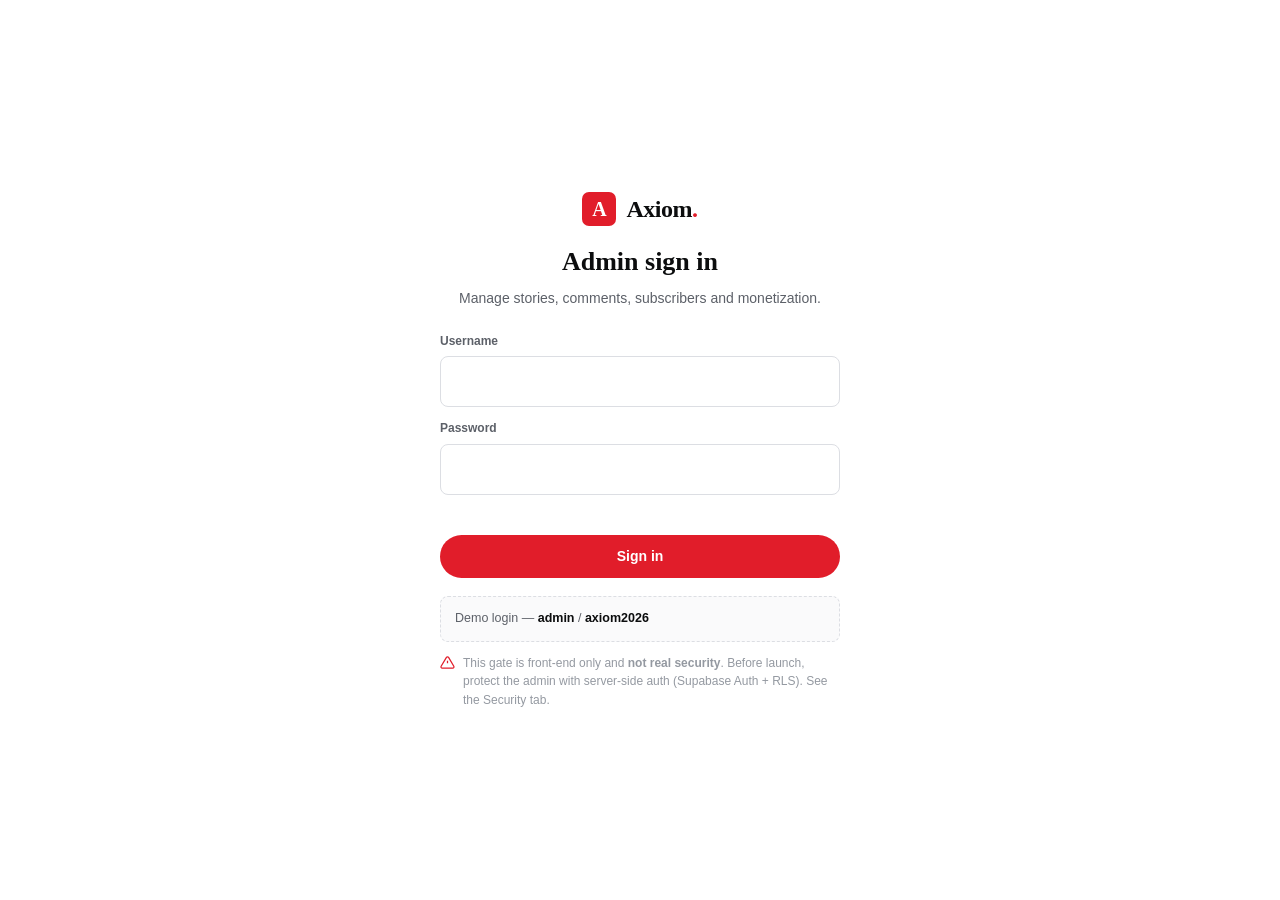
==== admin.html @ 20c8a31b "Initial commit: Axiom news portal Minimalist, content-driven static news site (HTML/CSS/vanilla JS):" ====
<!DOCTYPE html>
<html lang="en">
<head>
<meta charset="utf-8">
<meta name="viewport" content="width=device-width, initial-scale=1">
<title>Axiom — Admin</title>
<meta name="robots" content="noindex, nofollow">
<meta http-equiv="Content-Security-Policy" content="default-src 'self'; base-uri 'self'; object-src 'none'; img-src 'self' data: blob:; style-src 'self' 'unsafe-inline' https://fonts.googleapis.com; font-src 'self' https://fonts.gstatic.com; script-src 'self'; connect-src 'self'; frame-ancestors 'none'; form-action 'self'">
<meta name="theme-color" content="#E11D2A">
<link rel="icon" href="data:image/svg+xml,%3Csvg xmlns='http://www.w3.org/2000/svg' viewBox='0 0 32 32'%3E%3Crect width='32' height='32' rx='8' fill='%23E11D2A'/%3E%3Ctext x='16' y='23' font-family='Georgia,serif' font-size='20' font-weight='700' fill='white' text-anchor='middle'%3EA%3C/text%3E%3C/svg%3E">
<link rel="preconnect" href="https://fonts.googleapis.com">
<link rel="preconnect" href="https://fonts.gstatic.com" crossorigin>
<link href="https://fonts.googleapis.com/css2?family=Fraunces:opsz,wght@9..144,400..700&family=Inter:wght@400;500;600;700;800&family=Source+Serif+4:opsz,wght@8..60,400..600&display=swap" rel="stylesheet">
<link rel="stylesheet" href="assets/css/styles.css">
<link rel="stylesheet" href="assets/css/admin.css">
</head>
<body class="admin-body">

<!-- ============ LOGIN GATE (demo, client-side only) ============ -->
<div id="login" class="login" style="display:none">
  <div class="login__card">
    <div class="login__brand"><span class="brand__mark">A</span><span class="brand__name">Axiom<b>.</b></span></div>
    <h1>Admin sign in</h1>
    <p>Manage stories, comments, subscribers and monetization.</p>
    <form id="login-form" autocomplete="off">
      <div class="field-l"><label for="lg-user">Username</label><input id="lg-user" type="text" autocomplete="username" required></div>
      <div class="field-l"><label for="lg-pass">Password</label><input id="lg-pass" type="password" autocomplete="current-password" required></div>
      <div id="lg-err" class="login__err" role="alert"></div>
      <button class="btn btn--primary btn--block" type="submit">Sign in</button>
    </form>
    <div class="login__demo">Demo login — <b>admin</b> / <b>axiom2026</b></div>
    <div class="login__warn">
      <svg width="15" height="15" viewBox="0 0 24 24" fill="none" stroke="currentColor" stroke-width="2"><path d="M12 9v4m0 4h.01M10.3 3.9 1.8 18a2 2 0 0 0 1.7 3h16.9a2 2 0 0 0 1.7-3L13.7 3.9a2 2 0 0 0-3.4 0z"/></svg>
      <span>This gate is front-end only and <b>not real security</b>. Before launch, protect the admin with server-side auth (Supabase Auth + RLS). See the Security tab.</span>
    </div>
  </div>
</div>

<!-- ============ APP ============ -->
<div id="app" class="admin" style="display:none">
  <!-- SIDEBAR -->
  <aside class="sidebar">
    <div class="sidebar__brand"><span class="brand__mark">A</span><span class="brand__name" style="font-size:20px">Axiom<b>.</b></span><span class="tag" style="margin-left:auto">ADMIN</span></div>
    <nav class="side-nav">
      <a href="#dashboard" data-view="dashboard"><svg viewBox="0 0 24 24" fill="none" stroke="currentColor" stroke-width="2"><rect x="3" y="3" width="7" height="9"/><rect x="14" y="3" width="7" height="5"/><rect x="14" y="12" width="7" height="9"/><rect x="3" y="16" width="7" height="5"/></svg> Dashboard</a>

      <div class="grp">Content</div>
      <a href="#articles" data-view="articles"><svg viewBox="0 0 24 24" fill="none" stroke="currentColor" stroke-width="2"><path d="M4 4h16v16H4z"/><line x1="8" y1="9" x2="16" y2="9"/><line x1="8" y1="13" x2="16" y2="13"/><line x1="8" y1="17" x2="12" y2="17"/></svg> Articles <span class="badge" data-badge="articles">0</span></a>
      <a href="#categories" data-view="categories"><svg viewBox="0 0 24 24" fill="none" stroke="currentColor" stroke-width="2"><line x1="8" y1="6" x2="21" y2="6"/><line x1="8" y1="12" x2="21" y2="12"/><line x1="8" y1="18" x2="21" y2="18"/><circle cx="3.5" cy="6" r="1.5"/><circle cx="3.5" cy="12" r="1.5"/><circle cx="3.5" cy="18" r="1.5"/></svg> Categories</a>
      <a href="#comments" data-view="comments"><svg viewBox="0 0 24 24" fill="none" stroke="currentColor" stroke-width="2"><path d="M21 15a2 2 0 0 1-2 2H7l-4 4V5a2 2 0 0 1 2-2h14a2 2 0 0 1 2 2z"/></svg> Comments <span class="badge" data-badge="comments">0</span></a>
      <a href="#media" data-view="media"><svg viewBox="0 0 24 24" fill="none" stroke="currentColor" stroke-width="2"><rect x="3" y="3" width="18" height="18" rx="2"/><circle cx="8.5" cy="8.5" r="1.5"/><path d="M21 15l-5-5L5 21"/></svg> Media</a>

      <div class="grp">Audience &amp; Growth</div>
      <a href="#subscribers" data-view="subscribers"><svg viewBox="0 0 24 24" fill="none" stroke="currentColor" stroke-width="2"><path d="M17 21v-2a4 4 0 0 0-4-4H5a4 4 0 0 0-4 4v2"/><circle cx="9" cy="7" r="4"/><path d="M23 21v-2a4 4 0 0 0-3-3.9"/></svg> Subscribers</a>
      <a href="#ads" data-view="ads"><svg viewBox="0 0 24 24" fill="none" stroke="currentColor" stroke-width="2"><path d="M12 1v22M17 5H9.5a3.5 3.5 0 0 0 0 7h5a3.5 3.5 0 0 1 0 7H6"/></svg> Ads &amp; revenue</a>

      <div class="grp">System</div>
      <a href="#security" data-view="security"><svg viewBox="0 0 24 24" fill="none" stroke="currentColor" stroke-width="2"><path d="M12 22s8-4 8-10V5l-8-3-8 3v7c0 6 8 10 8 10z"/></svg> Security</a>
      <a href="#settings" data-view="settings"><svg viewBox="0 0 24 24" fill="none" stroke="currentColor" stroke-width="2"><circle cx="12" cy="12" r="3"/><path d="M19.4 15a1.6 1.6 0 0 0 .3 1.8l.1.1a2 2 0 1 1-2.8 2.8l-.1-.1a1.6 1.6 0 0 0-2.7 1.1V21a2 2 0 1 1-4 0v-.1A1.6 1.6 0 0 0 7 19.3l-.1.1a2 2 0 1 1-2.8-2.8l.1-.1A1.6 1.6 0 0 0 5 13.6H5a2 2 0 1 1 0-4h.1A1.6 1.6 0 0 0 6.7 7l-.1-.1a2 2 0 1 1 2.8-2.8l.1.1a1.6 1.6 0 0 0 2.7-1.1V3a2 2 0 1 1 4 0v.1A1.6 1.6 0 0 0 19 4.7l.1-.1a2 2 0 1 1 2.8 2.8l-.1.1a1.6 1.6 0 0 0 .3 1.8z"/></svg> Settings</a>
    </nav>
    <div class="sidebar__foot">
      <div class="admin-user"><span class="avatar">AK</span><div><div class="nm">Alex Kerr</div><div class="rl">Editor-in-chief</div></div></div>
      <button class="btn btn--ghost btn--block btn--sm" id="logout" style="margin-top:6px">Sign out</button>
    </div>
  </aside>

  <!-- MAIN -->
  <div class="admin-main">
    <header class="topbar">
      <button class="icon-btn side-toggle" id="side-toggle" aria-label="Menu"><svg width="22" height="22" viewBox="0 0 24 24" fill="none" stroke="currentColor" stroke-width="2.2" stroke-linecap="round"><line x1="3" y1="7" x2="21" y2="7"/><line x1="3" y1="12" x2="21" y2="12"/><line x1="3" y1="17" x2="21" y2="17"/></svg></button>
      <h1 id="page-title">Dashboard</h1>
      <div class="spacer"></div>
      <div class="search-mini"><svg width="16" height="16" viewBox="0 0 24 24" fill="none" stroke="currentColor" stroke-width="2.2" stroke-linecap="round"><circle cx="11" cy="11" r="7"/><line x1="21" y1="21" x2="16.5" y2="16.5"/></svg><input type="search" placeholder="Quick search…" aria-label="Search"></div>
      <a class="btn btn--ghost btn--sm" href="index.html" target="_blank" rel="noopener">View site ↗</a>
      <button class="icon-btn theme-toggle" id="admin-theme" aria-label="Toggle theme">
        <svg class="moon" width="20" height="20" viewBox="0 0 24 24" fill="none" stroke="currentColor" stroke-width="2"><path d="M21 12.8A9 9 0 1 1 11.2 3a7 7 0 0 0 9.8 9.8z"/></svg>
        <svg class="sun" width="20" height="20" viewBox="0 0 24 24" fill="none" stroke="currentColor" stroke-width="2"><circle cx="12" cy="12" r="4.5"/><line x1="12" y1="2" x2="12" y2="5"/><line x1="12" y1="19" x2="12" y2="22"/><line x1="2" y1="12" x2="5" y2="12"/><line x1="19" y1="12" x2="22" y2="12"/></svg>
      </button>
    </header>
    <main id="view-host"></main>
  </div>
</div>

<script src="assets/js/data.js" defer></script>
<script src="assets/js/admin.js" defer></script>
</body>
</html>
---- assets/css/styles.css ----
/* =====================================================================
   AXIOM — Minimal editorial news system
   Restraint-first: whitespace, hairlines, strong type, one accent.
   Accent: Signal Red (#E11D2A). Light + dark.
   Class API is stable — markup keeps working.
   ===================================================================== */

/* ---------- 1. TOKENS ---------- */
:root {
  --accent: #E11D2A;
  --accent-press: #B8141F;
  --accent-tint: #FBECEC;
  --accent-ink: #ffffff;

  --ink: #0C0D0E;
  --text: #20232A;
  --text-2: #5C6068;
  --text-3: #9499A1;

  --bg: #FFFFFF;
  --surface: #FAFAFB;
  --surface-2: #F1F2F4;
  --header-bg: rgba(255, 255, 255, .85);

  --border: #ECEDF0;
  --border-strong: #DCDEE3;

  --ad-bg: #FAFAFB;
  --ad-border: #E6E7EB;
  --ad-label: #B4B8BF;
  --positive: #117A45;
  --negative: #C71F2D;

  --shadow-sm: 0 1px 2px rgba(12, 13, 14, .04);
  --shadow-pop: 0 12px 40px rgba(12, 13, 14, .12);

  --r-xs: 4px; --r-sm: 8px; --r: 10px; --r-lg: 14px; --r-pill: 999px;

  --font-display: "Fraunces", Georgia, "Times New Roman", serif;
  --font-ui: "Inter", -apple-system, BlinkMacSystemFont, "Segoe UI", Roboto, sans-serif;
  --font-read: "Source Serif 4", Georgia, serif;

  --s1: 4px; --s2: 8px; --s3: 12px; --s4: 16px; --s5: 24px;
  --s6: 36px; --s7: 56px; --s8: 80px; --s9: 112px;

  --container: 1200px;
  --gutter: 24px;
  --header-h: 66px;

  --ease: cubic-bezier(.22, .61, .36, 1);
  --fast: .15s;
  --med: .25s;
  color-scheme: light;
}
[data-theme="dark"] {
  --accent: #FF4D58;
  --accent-press: #FF6E76;
  --accent-tint: #2A1517;
  --accent-ink: #0C0D0E;

  --ink: #F5F6F8;
  --text: #E5E7EB;
  --text-2: #A2A7B0;
  --text-3: #6E747D;

  --bg: #000000;
  --surface: #0A0A0B;
  --surface-2: #141416;
  --header-bg: rgba(0, 0, 0, .82);

  --border: #1C1C1F;
  --border-strong: #2A2A2E;

  --ad-bg: #0A0A0B;
  --ad-border: #24262C;
  --ad-label: #565C65;
  --positive: #3FCB82;
  --negative: #FF5B66;

  --shadow-sm: 0 1px 2px rgba(0, 0, 0, .4);
  --shadow-pop: 0 16px 50px rgba(0, 0, 0, .6);
  color-scheme: dark;
}

/* ---------- 2. RESET ---------- */
*, *::before, *::after { box-sizing: border-box; margin: 0; padding: 0; }
html { -webkit-text-size-adjust: 100%; scroll-behavior: smooth; }
@media (prefers-reduced-motion: reduce) {
  html { scroll-behavior: auto; }
  *, *::before, *::after { animation: none !important; transition-duration: .001ms !important; }
}
body {
  font-family: var(--font-ui);
  background: var(--bg);
  color: var(--text);
  line-height: 1.55;
  -webkit-font-smoothing: antialiased;
  text-rendering: optimizeLegibility;
  transition: background var(--med) var(--ease), color var(--med) var(--ease);
  overflow-x: hidden;
}
img, svg, video { display: block; max-width: 100%; }
a { color: inherit; text-decoration: none; }
button { font: inherit; cursor: pointer; border: none; background: none; color: inherit; }
input { font: inherit; }
ul { list-style: none; }
:focus-visible { outline: 2px solid var(--accent); outline-offset: 2px; border-radius: 2px; }
::selection { background: var(--accent); color: #fff; }

.skip-link { position: absolute; left: -999px; top: 8px; z-index: 200; background: var(--ink); color: var(--bg); padding: 10px 16px; border-radius: var(--r-sm); }
.skip-link:focus { left: 8px; }

/* ---------- 3. LAYOUT ---------- */
.container { max-width: var(--container); margin-inline: auto; padding-inline: var(--gutter); }
.section { padding-block: var(--s7); }
.section--tight { padding-block: var(--s6); }
.muted { color: var(--text-2); }
.divider { height: 1px; background: var(--border); border: none; margin-block: var(--s5); }

/* ---------- 4. TYPOGRAPHY ---------- */
.kicker { font-family: var(--font-ui); font-size: 11px; font-weight: 700; letter-spacing: .16em; text-transform: uppercase; color: var(--accent); }
.headline, .serif { font-family: var(--font-display); }

.section-head { display: flex; align-items: baseline; justify-content: space-between; gap: var(--s4); margin-bottom: var(--s5); padding-bottom: var(--s3); border-bottom: 1px solid var(--border-strong); }
.section-head h2 { font-family: var(--font-display); font-weight: 600; font-size: clamp(19px, 2.2vw, 25px); letter-spacing: -.01em; color: var(--ink); display: flex; align-items: center; gap: 9px; }
.section-head h2::before { content: ""; width: 4px; height: 18px; border-radius: 2px; background: var(--accent); display: inline-block; }
.section-head a.more { font-family: var(--font-ui); font-size: 13px; font-weight: 600; color: var(--text-2); display: inline-flex; align-items: center; gap: 5px; white-space: nowrap; transition: color var(--fast) var(--ease), gap var(--fast) var(--ease); }
.section-head a.more:hover { color: var(--accent); gap: 9px; }

/* ---------- 5. BUTTONS / PILLS ---------- */
.btn { display: inline-flex; align-items: center; gap: 8px; justify-content: center; font-family: var(--font-ui); font-weight: 600; font-size: 14px; padding: 10px 18px; border-radius: var(--r-pill); border: 1px solid transparent; transition: background var(--fast) var(--ease), color var(--fast), border-color var(--fast), transform var(--fast); }
.btn:active { transform: translateY(1px); }
.btn--primary { background: var(--accent); color: var(--accent-ink); }
.btn--primary:hover { background: var(--accent-press); }
.btn--ghost { border-color: var(--border-strong); color: var(--text); background: transparent; }
.btn--ghost:hover { border-color: var(--ink); color: var(--ink); }
.btn--sm { padding: 7px 14px; font-size: 13px; }
.btn--block { width: 100%; }

.tag { display: inline-flex; align-items: center; gap: 6px; font-size: 10px; font-weight: 700; letter-spacing: .12em; text-transform: uppercase; padding: 4px 8px; border-radius: var(--r-xs); background: var(--accent); color: var(--accent-ink); }
.tag--soft { background: rgba(255, 255, 255, .92); color: #111; backdrop-filter: blur(4px); }
[data-theme="dark"] .tag--soft { background: rgba(20, 22, 26, .82); color: #fff; }

.chip { font-family: var(--font-ui); font-size: 13px; font-weight: 500; white-space: nowrap; padding: 8px 14px; border-radius: var(--r-pill); border: 1px solid var(--border-strong); background: transparent; color: var(--text-2); transition: all var(--fast) var(--ease); }
.chip:hover { border-color: var(--ink); color: var(--ink); }
.chip--active { background: var(--ink); color: var(--bg); border-color: var(--ink); }

/* ---------- 6. MEDIA PLACEHOLDERS (neutral, theme-aware tints) ---------- */
.media { position: relative; overflow: hidden; background: var(--surface-2); aspect-ratio: 16 / 10; isolation: isolate; }
.media::before { content: ""; position: absolute; inset: 0; background: linear-gradient(135deg, hsl(var(--hue, 220) 14% 92%), hsl(var(--hue, 220) 12% 84%)); transition: transform .5s var(--ease); }
[data-theme="dark"] .media::before { background: linear-gradient(135deg, hsl(var(--hue, 220) 12% 15%), hsl(var(--hue, 220) 10% 10%)); }
a:hover > .media::before, .card:hover .media::before, .hero__lead:hover .media::before { transform: scale(1.03); }

/* muted topic hues */
.g-tech { --hue: 214; } .g-ai { --hue: 270; } .g-biz { --hue: 150; }
.g-world { --hue: 220; } .g-sport { --hue: 26; } .g-ent { --hue: 330; }
.g-health { --hue: 172; } .g-sci { --hue: 224; } .g-pol { --hue: 2; }
.g-life { --hue: 44; } .g-travel { --hue: 194; } .g-game { --hue: 258; }

.media__label { position: absolute; left: 12px; top: 12px; z-index: 2; }
.media__credit { position: absolute; right: 10px; bottom: 8px; z-index: 2; font-size: 9.5px; letter-spacing: .04em; color: var(--text-3); }

/* ---------- 7. HEADER ---------- */
.utility-bar { background: transparent; color: var(--text-3); font-size: 12px; border-bottom: 1px solid var(--border); }
.utility-bar .container { display: flex; align-items: center; justify-content: space-between; height: 34px; }
.utility-bar .u-left { display: flex; align-items: center; gap: 14px; }
.utility-bar time { font-variant-numeric: tabular-nums; }
.utility-bar .u-dot { width: 5px; height: 5px; border-radius: 50%; background: var(--accent); }
.utility-bar a { color: var(--text-3); transition: color var(--fast); }
.utility-bar a:hover { color: var(--accent); }
.utility-bar .u-right { display: flex; align-items: center; gap: 16px; }
.u-social { display: flex; gap: 12px; }
.u-social a { display: grid; place-items: center; }

.site-header { position: sticky; top: 0; z-index: 100; background: var(--header-bg); backdrop-filter: saturate(180%) blur(14px); border-bottom: 1px solid var(--border); transition: border-color var(--med); }
.site-header.is-stuck { border-bottom-color: var(--border-strong); }
.header-main { display: flex; align-items: center; gap: var(--s5); height: var(--header-h); }

.brand { display: flex; align-items: center; gap: 9px; flex: none; }
.brand__mark { width: 28px; height: 28px; border-radius: 7px; background: var(--accent); display: grid; place-items: center; color: #fff; font-family: var(--font-display); font-weight: 600; font-size: 17px; }
.brand__name { font-family: var(--font-display); font-weight: 600; font-size: 24px; letter-spacing: -.02em; color: var(--ink); }
.brand__name b { color: var(--accent); font-weight: 600; }

.primary-nav { display: flex; align-items: stretch; gap: 0; height: 100%; flex: 1; }
.primary-nav > li { display: flex; align-items: center; position: static; }
.nav-link { display: inline-flex; align-items: center; gap: 5px; height: 100%; padding: 0 13px; font-size: 14px; font-weight: 500; color: var(--text); position: relative; transition: color var(--fast); }
.nav-link[data-live]::after { content: ""; width: 6px; height: 6px; border-radius: 50%; background: var(--accent); }
.nav-link:hover { color: var(--accent); }
.has-mega > .nav-link::before { content: ""; position: absolute; left: 13px; right: 13px; bottom: -1px; height: 2px; background: var(--accent); transform: scaleX(0); transform-origin: left; transition: transform var(--fast) var(--ease); }
.has-mega:hover > .nav-link::before, .has-mega:focus-within > .nav-link::before { transform: scaleX(1); }

.header-actions { display: flex; align-items: center; gap: 4px; flex: none; }
.icon-btn { width: 38px; height: 38px; border-radius: 50%; display: grid; place-items: center; color: var(--text); transition: background var(--fast), color var(--fast); }
.icon-btn:hover { background: var(--surface-2); color: var(--accent); }
.theme-toggle .sun { display: none; }
[data-theme="dark"] .theme-toggle .sun { display: block; }
[data-theme="dark"] .theme-toggle .moon { display: none; }

/* Mega menu */
.mega { position: absolute; left: 0; right: 0; top: 100%; background: var(--bg); border-top: 1px solid var(--border); border-bottom: 1px solid var(--border); box-shadow: var(--shadow-pop); opacity: 0; visibility: hidden; transform: translateY(6px); transition: opacity var(--fast) var(--ease), transform var(--fast) var(--ease), visibility var(--fast); }
.has-mega:hover .mega, .has-mega:focus-within .mega { opacity: 1; visibility: visible; transform: translateY(0); }
.mega__grid { display: grid; grid-template-columns: 1fr 1fr 1.6fr; gap: var(--s6); padding-block: var(--s6); }
.mega__col h4 { font-size: 11px; letter-spacing: .14em; text-transform: uppercase; color: var(--text-3); margin-bottom: var(--s3); }
.mega__col a { display: block; padding: 7px 0; font-size: 14px; font-weight: 500; color: var(--text); border-bottom: 1px solid var(--border); transition: color var(--fast), padding-left var(--fast); }
.mega__col a:hover { color: var(--accent); padding-left: 4px; }
.mega__feature { display: grid; grid-template-columns: 1fr 1fr; gap: var(--s4); }
.mega__card .media { aspect-ratio: 16 / 11; border-radius: var(--r-sm); margin-bottom: 10px; }
.mega__card h5 { font-family: var(--font-display); font-size: 15px; font-weight: 600; line-height: 1.2; color: var(--ink); }

/* ---------- 8. BREAKING TICKER ---------- */
.ticker { background: transparent; border-bottom: 1px solid var(--border); display: flex; align-items: stretch; overflow: hidden; }
.ticker__label { flex: none; display: inline-flex; align-items: center; gap: 8px; color: var(--accent); padding: 0 18px 0 0; margin-right: 18px; border-right: 1px solid var(--border); font-size: 11.5px; font-weight: 800; letter-spacing: .1em; text-transform: uppercase; }
.ticker__label .blink { width: 7px; height: 7px; border-radius: 50%; background: var(--accent); animation: blink 1.4s steps(2) infinite; }
@keyframes blink { 50% { opacity: .25; } }
.ticker__viewport { overflow: hidden; flex: 1; position: relative; }
.ticker__track { display: inline-flex; align-items: center; gap: 40px; white-space: nowrap; padding-left: 100%; animation: ticker 40s linear infinite; }
.ticker:hover .ticker__track { animation-play-state: paused; }
.ticker__track a { display: inline-flex; align-items: center; gap: 10px; font-size: 13.5px; font-weight: 500; color: var(--text-2); height: 42px; transition: color var(--fast); }
.ticker__track a:hover { color: var(--accent); }
.ticker__track a::before { content: ""; width: 4px; height: 4px; border-radius: 50%; background: var(--text-3); }
@keyframes ticker { to { transform: translateX(-100%); } }

/* ---------- 9. HERO ---------- */
.hero { padding-top: var(--s6); }
.hero__grid { display: grid; grid-template-columns: 1.8fr 1fr; gap: var(--s6); }
.hero__lead { position: relative; border-radius: var(--r-lg); overflow: hidden; min-height: 500px; display: flex; }
.hero__lead .media { position: absolute; inset: 0; aspect-ratio: auto; }
.hero__lead .media::before { background: linear-gradient(150deg, #2a2e35, #14161a) !important; }
.hero__lead .scrim { position: absolute; inset: 0; z-index: 1; background: linear-gradient(180deg, rgba(8, 9, 12, 0) 30%, rgba(8, 9, 12, .85) 100%); }
.hero__lead .content { position: relative; z-index: 2; margin-top: auto; padding: var(--s6); color: #fff; }
.hero__lead h1 { font-family: var(--font-display); font-weight: 600; font-size: clamp(28px, 3.6vw, 46px); line-height: 1.06; letter-spacing: -.02em; max-width: 17ch; margin-top: var(--s3); color: #fff; }
.hero__lead p { margin-top: var(--s3); font-size: 16px; color: rgba(255, 255, 255, .82); max-width: 52ch; }
.byline { display: flex; align-items: center; gap: 9px; margin-top: var(--s4); font-size: 13px; flex-wrap: wrap; }
.byline .avatar { width: 28px; height: 28px; border-radius: 50%; background: var(--accent); display: grid; place-items: center; color: #fff; font-weight: 700; font-size: 11px; flex: none; }
.byline .sep { width: 3px; height: 3px; border-radius: 50%; background: currentColor; opacity: .5; }
.hero__lead .byline { color: rgba(255, 255, 255, .8); }

.hero__side { display: flex; flex-direction: column; gap: var(--s5); }
.side-story { display: grid; grid-template-columns: 92px 1fr; gap: var(--s4); align-items: start; padding-bottom: var(--s5); border-bottom: 1px solid var(--border); }
.side-story:last-child { border-bottom: none; padding-bottom: 0; }
.side-story .media { border-radius: var(--r-sm); aspect-ratio: 1 / 1; }
.side-story h3 { font-family: var(--font-display); font-weight: 600; font-size: 16px; line-height: 1.2; color: var(--ink); margin-top: 4px; transition: color var(--fast); }
.side-story:hover h3 { color: var(--accent); }
.side-story .meta { margin-top: 6px; font-size: 12px; color: var(--text-3); display: flex; gap: 8px; align-items: center; }

/* ---------- 10. CARDS ---------- */
.card { display: flex; flex-direction: column; background: transparent; border-radius: var(--r); overflow: visible; }
.card .media { border-radius: var(--r-sm); }
.card__body { padding-top: var(--s3); display: flex; flex-direction: column; gap: 8px; }
.card h3 { font-family: var(--font-display); font-weight: 600; font-size: 19px; line-height: 1.18; color: var(--ink); transition: color var(--fast); }
.card:hover h3 { color: var(--accent); }
.card p { font-size: 14px; color: var(--text-2); line-height: 1.5; }
.card .meta { font-size: 12px; color: var(--text-3); display: flex; align-items: center; gap: 8px; margin-top: auto; }
.card .meta .cat { color: var(--accent); font-weight: 700; text-transform: uppercase; letter-spacing: .07em; font-size: 11px; }

.card--row { flex-direction: row; gap: var(--s4); align-items: start; }
.card--row .media { flex: none; width: 132px; aspect-ratio: 4 / 3; }
.card--row h3 { font-size: 16px; }
.card--row .card__body { padding-top: 0; }

.grid { display: grid; gap: var(--s6) var(--s5); }
.grid--3 { grid-template-columns: repeat(3, 1fr); }
.grid--4 { grid-template-columns: repeat(4, 1fr); }
.grid--2 { grid-template-columns: repeat(2, 1fr); }

.with-aside { display: grid; grid-template-columns: 1fr 320px; gap: var(--s7); align-items: start; }
.aside { display: flex; flex-direction: column; gap: var(--s5); position: sticky; top: calc(var(--header-h) + 16px); }

/* ---------- 11. TRENDING RAIL ---------- */
.rail { display: grid; grid-auto-flow: column; grid-auto-columns: minmax(270px, 1fr); gap: var(--s5); overflow-x: auto; scroll-snap-type: x mandatory; padding-bottom: 8px; scrollbar-width: thin; }
.rail > * { scroll-snap-align: start; }
.rank-card { display: grid; grid-template-columns: auto 1fr; gap: var(--s4); align-items: center; padding: var(--s4) 0; border-top: 2px solid var(--ink); }
.rank-card .rank { font-family: var(--font-display); font-weight: 600; font-size: 34px; line-height: 1; color: var(--text-3); }
.rank-card:hover .rank { color: var(--accent); }
.rank-card h3 { font-family: var(--font-display); font-weight: 600; font-size: 16px; line-height: 1.22; color: var(--ink); transition: color var(--fast); }
.rank-card:hover h3 { color: var(--accent); }
.rank-card .meta { font-size: 11.5px; color: var(--text-3); margin-top: 5px; }

/* ---------- 12. WIDGETS ---------- */
.widget { border: 1px solid var(--border); border-radius: var(--r); background: var(--bg); overflow: hidden; }
.widget__head { display: flex; align-items: center; justify-content: space-between; padding: 13px 16px; border-bottom: 1px solid var(--border); }
.widget__head h3 { font-family: var(--font-ui); font-size: 12px; font-weight: 700; letter-spacing: .08em; text-transform: uppercase; color: var(--ink); display: flex; align-items: center; gap: 8px; }
.widget__head h3 svg { color: var(--accent); }
.widget__body { padding: 4px 16px 12px; }

.mostread li { display: grid; grid-template-columns: auto 1fr; gap: 14px; align-items: baseline; padding: 12px 0; border-bottom: 1px solid var(--border); }
.mostread li:last-child { border-bottom: none; }
.mostread .n { font-family: var(--font-display); font-weight: 600; font-size: 18px; color: var(--accent); width: 18px; }
.mostread a { font-family: var(--font-display); font-weight: 600; font-size: 14.5px; line-height: 1.25; color: var(--ink); transition: color var(--fast); }
.mostread a:hover { color: var(--accent); }
.mostread .meta { font-size: 11px; color: var(--text-3); margin-top: 3px; }

.weather { display: grid; grid-template-columns: repeat(4, 1fr); }
.weather__day { text-align: center; padding: 16px 8px; border-right: 1px solid var(--border); }
.weather__day:last-child { border-right: none; }
.weather__day .lbl { font-size: 11px; color: var(--text-2); }
.weather__day svg { margin: 10px auto; color: var(--accent); }
.weather__day .t { font-family: var(--font-display); font-size: 24px; font-weight: 600; color: var(--ink); }
.weather__day .d { font-size: 10px; color: var(--text-3); margin-top: 6px; letter-spacing: .04em; }

.market-row { display: flex; align-items: center; justify-content: space-between; padding: 11px 0; border-bottom: 1px solid var(--border); font-size: 13px; }
.market-row:last-child { border-bottom: none; }
.market-row .sym { font-weight: 600; color: var(--ink); display: flex; align-items: center; gap: 9px; }
.market-row .sym .ic { width: 24px; height: 24px; border-radius: 6px; display: grid; place-items: center; font-size: 11px; font-weight: 800; color: #fff; }
.market-row .val { text-align: right; }
.market-row .price { font-variant-numeric: tabular-nums; font-weight: 600; color: var(--ink); }
.market-row .chg { font-variant-numeric: tabular-nums; font-weight: 700; font-size: 12px; }
.up { color: var(--positive); } .down { color: var(--negative); }
.flash-up { animation: flashUp .6s var(--ease); }
.flash-down { animation: flashDown .6s var(--ease); }
@keyframes flashUp { 0% { background: rgba(17, 122, 69, .14); } 100% { background: transparent; } }
@keyframes flashDown { 0% { background: rgba(199, 31, 45, .14); } 100% { background: transparent; } }

/* poll */
.poll-opt { position: relative; overflow: hidden; }
.poll-opt .fill { position: absolute; inset: 0; background: var(--accent-tint); transform-origin: left; transform: scaleX(0); transition: transform .6s var(--ease); z-index: 0; }
.poll-opt.voted .fill { transform: scaleX(var(--pct, 0)); }
.poll-opt > * { position: relative; z-index: 1; }

/* ---------- 13. ADS ---------- */
.ad { position: relative; display: flex; align-items: center; justify-content: center; text-align: center; background: var(--ad-bg); border: 1px dashed var(--ad-border); border-radius: var(--r-sm); color: var(--ad-label); overflow: hidden; }
.ad::before { content: "ADVERTISEMENT"; position: absolute; top: 6px; left: 50%; transform: translateX(-50%); font-size: 9px; letter-spacing: .2em; font-weight: 700; }
.ad__slot { font-size: 12px; letter-spacing: .03em; font-weight: 600; opacity: .85; }
.ad--leaderboard { height: 110px; margin-block: var(--s6); }
.ad--infeed { grid-column: 1 / -1; height: 120px; }
.ad--mpu { height: 280px; }
.ad--inline { height: 100px; margin-block: var(--s5); }
.ad--half { height: 600px; }

.anchor-ad { position: fixed; left: 0; right: 0; bottom: 0; z-index: 95; background: var(--bg); border-top: 1px solid var(--border-strong); transform: translateY(110%); transition: transform var(--med) var(--ease); }
.anchor-ad.show { transform: translateY(0); }
.anchor-ad .inner { position: relative; height: 84px; display: flex; align-items: center; justify-content: center; }
.anchor-ad .ad { height: 64px; width: min(728px, 92%); border-style: solid; }
.anchor-ad__close { position: absolute; right: 10px; top: -13px; width: 26px; height: 26px; border-radius: 50%; background: var(--ink); color: var(--bg); display: grid; place-items: center; box-shadow: var(--shadow-sm); }

/* ---------- 14. CATEGORY BLOCK ---------- */
.cat-block { padding-block: var(--s6); border-top: 1px solid var(--border); }
.cat-feature { display: grid; grid-template-columns: 1.4fr 1fr; gap: var(--s6); }
.cat-feature .lead .media { aspect-ratio: 16 / 10; border-radius: var(--r); }
.cat-feature .lead h3 { font-family: var(--font-display); font-weight: 600; font-size: clamp(21px, 2.4vw, 28px); line-height: 1.12; margin-top: var(--s3); color: var(--ink); transition: color var(--fast); }
.cat-feature .lead:hover h3 { color: var(--accent); }
.cat-feature .lead p { margin-top: 10px; color: var(--text-2); max-width: 60ch; }
.cat-list { display: flex; flex-direction: column; }
.cat-list .card--row { padding: var(--s4) 0; border-bottom: 1px solid var(--border); }
.cat-list .card--row:first-child { padding-top: 0; }
.cat-list .card--row:last-child { border-bottom: none; }

/* ---------- 15. NEWSLETTER BAND (minimal, bordered) ---------- */
.newsletter { border: 1px solid var(--border-strong); border-radius: var(--r-lg); overflow: hidden; background: var(--surface); }
.newsletter__inner { display: grid; grid-template-columns: 1.2fr 1fr; gap: var(--s7); align-items: center; padding: var(--s7); }
.newsletter h2 { font-family: var(--font-display); font-weight: 600; font-size: clamp(24px, 2.8vw, 34px); line-height: 1.08; letter-spacing: -.01em; color: var(--ink); }
.newsletter p { color: var(--text-2); margin-top: var(--s3); max-width: 46ch; }
.newsletter .form { display: flex; gap: 10px; }
.newsletter input[type=email] { flex: 1; padding: 13px 16px; border-radius: var(--r-pill); border: 1px solid var(--border-strong); background: var(--bg); color: var(--text); }
.newsletter input::placeholder { color: var(--text-3); }
.newsletter input:focus-visible { outline-color: var(--accent); border-color: transparent; }
.newsletter .fineprint { font-size: 12px; color: var(--text-3); margin-top: 12px; }
.newsletter .msg { font-size: 13px; margin-top: 10px; min-height: 18px; color: var(--positive); font-weight: 600; }
.newsletter .trust { display: flex; gap: 26px; margin-top: var(--s5); }
.newsletter .trust b { font-family: var(--font-display); font-size: 22px; display: block; color: var(--ink); }
.newsletter .trust span { font-size: 11px; color: var(--text-3); }

/* ---------- 16. FOOTER ---------- */
.site-footer { border-top: 1px solid var(--border); margin-top: var(--s8); }
.footer-top { display: grid; grid-template-columns: 1.5fr repeat(4, 1fr); gap: var(--s6); padding-block: var(--s7); }
.footer-brand .brand { margin-bottom: var(--s4); }
.footer-brand p { font-size: 13.5px; color: var(--text-2); max-width: 34ch; }
.footer-col h4 { font-size: 11px; letter-spacing: .12em; text-transform: uppercase; color: var(--text-3); margin-bottom: var(--s4); }
.footer-col a { display: block; padding: 6px 0; font-size: 14px; color: var(--text-2); transition: color var(--fast), padding-left var(--fast); }
.footer-col a:hover { color: var(--accent); padding-left: 3px; }
.footer-social { display: flex; gap: 10px; margin-top: var(--s4); }
.footer-social a { width: 36px; height: 36px; border-radius: 50%; border: 1px solid var(--border-strong); display: grid; place-items: center; color: var(--text-2); transition: all var(--fast); }
.footer-social a:hover { border-color: var(--accent); color: var(--accent); }
.footer-bottom { border-top: 1px solid var(--border); padding-block: var(--s5); display: flex; align-items: center; justify-content: space-between; gap: var(--s4); flex-wrap: wrap; font-size: 13px; color: var(--text-3); }
.footer-bottom nav { display: flex; gap: 18px; flex-wrap: wrap; }
.footer-bottom a:hover { color: var(--accent); }

/* ---------- 17. BACK TO TOP ---------- */
.to-top { position: fixed; right: 22px; bottom: 104px; z-index: 90; width: 44px; height: 44px; border-radius: 50%; background: var(--ink); color: var(--bg); display: grid; place-items: center; box-shadow: var(--shadow-pop); opacity: 0; transform: translateY(12px); pointer-events: none; transition: opacity var(--fast), transform var(--fast); }
.to-top.show { opacity: 1; transform: translateY(0); pointer-events: auto; }

/* ---------- 18. SEARCH OVERLAY ---------- */
.search-overlay { position: fixed; inset: 0; z-index: 150; background: rgba(8, 9, 12, .5); backdrop-filter: blur(5px); opacity: 0; visibility: hidden; transition: opacity var(--fast), visibility var(--fast); }
.search-overlay.open { opacity: 1; visibility: visible; }
.search-box { max-width: 660px; margin: 12vh auto 0; background: var(--bg); border-radius: var(--r-lg); box-shadow: var(--shadow-pop); padding: var(--s5); transform: translateY(-10px); transition: transform var(--med) var(--ease); }
.search-overlay.open .search-box { transform: translateY(0); }
.search-box .field { display: flex; align-items: center; gap: 12px; border-bottom: 2px solid var(--ink); padding-bottom: 14px; }
.search-box input { flex: 1; border: none; background: none; font-family: var(--font-display); font-size: 22px; color: var(--ink); }
.search-box input:focus-visible { outline: none; }
.search-box .hint { margin-top: var(--s4); font-size: 12px; color: var(--text-3); }
.search-box .terms { display: flex; flex-wrap: wrap; gap: 8px; margin-top: var(--s3); }
.search-results { margin-top: var(--s4); display: flex; flex-direction: column; }
.search-results a { display: flex; align-items: baseline; gap: 10px; padding: 11px 0; border-bottom: 1px solid var(--border); font-family: var(--font-display); font-weight: 600; font-size: 16px; color: var(--ink); transition: color var(--fast), padding-left var(--fast); }
.search-results a:hover { color: var(--accent); padding-left: 4px; }
.search-results a .rc { font-family: var(--font-ui); font-size: 10px; font-weight: 700; letter-spacing: .08em; text-transform: uppercase; color: var(--accent); flex: none; }
.search-results .none { color: var(--text-3); font-size: 14px; padding: 14px 0; }

/* ---------- 19. MOBILE DRAWER ---------- */
.drawer { position: fixed; inset: 0 0 0 auto; width: min(86vw, 340px); z-index: 160; background: var(--bg); box-shadow: var(--shadow-pop); transform: translateX(100%); transition: transform var(--med) var(--ease); display: flex; flex-direction: column; overflow-y: auto; }
.drawer.open { transform: translateX(0); }
.drawer__head { display: flex; align-items: center; justify-content: space-between; padding: var(--s4) var(--s5); border-bottom: 1px solid var(--border); position: sticky; top: 0; background: var(--bg); }
.drawer nav { padding: var(--s3) var(--s5); }
.drawer nav a { display: flex; align-items: center; justify-content: space-between; padding: 14px 0; font-family: var(--font-display); font-size: 18px; font-weight: 600; color: var(--ink); border-bottom: 1px solid var(--border); }
.drawer nav a:hover { color: var(--accent); }
.drawer__foot { margin-top: auto; padding: var(--s5); border-top: 1px solid var(--border); display: flex; gap: 10px; }
.scrim-bg { position: fixed; inset: 0; z-index: 155; background: rgba(8, 9, 12, .45); opacity: 0; visibility: hidden; transition: opacity var(--fast); }
.scrim-bg.open { opacity: 1; visibility: visible; }
.hamburger { display: none; }

/* ---------- 20. ARTICLE PAGE ---------- */
.progress { position: fixed; top: 0; left: 0; height: 3px; background: var(--accent); z-index: 120; width: 0; }
.breadcrumb { display: flex; align-items: center; gap: 8px; font-size: 12.5px; color: var(--text-3); flex-wrap: wrap; }
.breadcrumb a { transition: color var(--fast); }
.breadcrumb a:hover { color: var(--accent); }
.breadcrumb .sep { opacity: .5; }

.article-wrap { display: grid; grid-template-columns: minmax(0, 1fr) 320px; gap: var(--s7); align-items: start; }
.article { max-width: 720px; }
.article-header .kicker { font-size: 13px; }
.article-header h1 { font-family: var(--font-display); font-weight: 600; font-size: clamp(28px, 4vw, 48px); line-height: 1.06; letter-spacing: -.02em; color: var(--ink); margin-top: var(--s3); }
.article-header .dek { font-family: var(--font-read); font-size: 20px; line-height: 1.5; color: var(--text-2); margin-top: var(--s4); }
.article-meta { display: flex; align-items: center; justify-content: space-between; gap: var(--s4); flex-wrap: wrap; margin-top: var(--s5); padding-block: var(--s4); border-block: 1px solid var(--border); }
.author { display: flex; align-items: center; gap: 12px; }
.author .avatar { width: 44px; height: 44px; border-radius: 50%; background: var(--accent); display: grid; place-items: center; color: #fff; font-weight: 700; flex: none; }
.author .name { font-weight: 700; color: var(--ink); font-size: 14px; }
.author .sub { font-size: 12px; color: var(--text-3); }
.share { display: flex; gap: 8px; }
.share a { width: 36px; height: 36px; border-radius: 50%; border: 1px solid var(--border-strong); display: grid; place-items: center; color: var(--text-2); transition: all var(--fast); }
.share a:hover { border-color: var(--accent); color: var(--accent); }

.article-hero { margin-block: var(--s5); }
.article-hero .media { aspect-ratio: 16 / 9; border-radius: var(--r); }
.article-hero figcaption { font-size: 12.5px; color: var(--text-3); margin-top: 10px; padding-left: 12px; border-left: 2px solid var(--accent); }

.article-body { font-family: var(--font-read); font-size: 19px; line-height: 1.75; color: var(--text); }
.article-body > p { margin-block: var(--s4); }
.article-body > p:first-of-type::first-letter { font-family: var(--font-display); font-size: 58px; font-weight: 600; float: left; line-height: .82; padding: 6px 12px 0 0; color: var(--ink); }
.article-body h2 { font-family: var(--font-display); font-size: 26px; font-weight: 600; line-height: 1.18; color: var(--ink); margin-top: var(--s7); margin-bottom: var(--s3); }
.article-body h3 { font-family: var(--font-display); font-size: 21px; font-weight: 600; color: var(--ink); margin-top: var(--s6); margin-bottom: var(--s2); }
.article-body a { color: var(--accent); text-decoration: underline; text-underline-offset: 3px; text-decoration-thickness: 1px; }
.article-body ul, .article-body ol { margin: var(--s4) 0 var(--s4) var(--s6); }
.article-body li { margin-block: 8px; }
.article-body ul li { list-style: disc; } .article-body ol li { list-style: decimal; }
.pullquote { font-family: var(--font-display); font-weight: 500; font-style: italic; font-size: 25px; line-height: 1.32; color: var(--ink); margin: var(--s6) 0; padding-left: var(--s5); border-left: 2px solid var(--accent); }
.inline-fig { margin-block: var(--s6); }
.inline-fig .media { aspect-ratio: 16 / 9; border-radius: var(--r); }
.inline-fig figcaption { font-family: var(--font-ui); font-size: 12.5px; color: var(--text-3); margin-top: 10px; }

.tags-row { display: flex; flex-wrap: wrap; gap: 8px; margin-top: var(--s6); padding-top: var(--s5); border-top: 1px solid var(--border); }
.author-box { display: grid; grid-template-columns: auto 1fr; gap: var(--s4); align-items: start; margin-top: var(--s6); padding: var(--s5); border: 1px solid var(--border); border-radius: var(--r); background: var(--surface); }
.author-box .avatar { width: 60px; height: 60px; border-radius: 50%; background: var(--accent); display: grid; place-items: center; color: #fff; font-weight: 700; font-size: 20px; }
.author-box h4 { font-family: var(--font-display); font-size: 18px; font-weight: 600; color: var(--ink); }
.author-box .role { font-size: 12px; color: var(--accent); font-weight: 700; text-transform: uppercase; letter-spacing: .06em; margin-top: 2px; }
.author-box p { font-size: 14px; color: var(--text-2); margin-top: 10px; }

/* ---------- 21. CATEGORY HEADER ---------- */
.cat-hero { padding-block: var(--s7) var(--s6); border-bottom: 1px solid var(--border); }
.cat-hero h1 { font-family: var(--font-display); font-weight: 600; font-size: clamp(32px, 5vw, 54px); letter-spacing: -.02em; color: var(--ink); display: flex; align-items: center; gap: 14px; }
.cat-hero h1 .dot { width: 6px; height: 40px; border-radius: 3px; background: var(--accent); }
.cat-hero p { font-size: 17px; color: var(--text-2); max-width: 64ch; margin-top: var(--s3); }
.cat-hero .filters { display: flex; gap: 9px; flex-wrap: wrap; margin-top: var(--s5); }
.cat-stats { display: flex; gap: var(--s6); margin-top: var(--s5); font-size: 13px; color: var(--text-3); }
.cat-stats b { color: var(--ink); font-family: var(--font-display); }

/* ---------- 22. UTIL ---------- */
.flex { display: flex; } .between { justify-content: space-between; } .center { align-items: center; }
.only-mobile { display: none; }
.fade-up { opacity: 0; transform: translateY(14px); }
.fade-up.in { opacity: 1; transform: translateY(0); transition: opacity .45s var(--ease), transform .45s var(--ease); }

/* ---------- 23. RESPONSIVE ---------- */
@media (max-width: 1024px) {
  .hero__grid { grid-template-columns: 1fr; }
  .hero__lead { min-height: 400px; }
  .mega__grid { grid-template-columns: 1fr 1fr; }
  .footer-top { grid-template-columns: 1fr 1fr 1fr; }
  .footer-brand { grid-column: 1 / -1; }
}
@media (max-width: 900px) {
  .grid--4 { grid-template-columns: repeat(2, 1fr); }
  .grid--3 { grid-template-columns: repeat(2, 1fr); }
  .with-aside, .article-wrap { grid-template-columns: 1fr; }
  .aside { position: static; flex-direction: row; flex-wrap: wrap; }
  .aside > * { flex: 1 1 260px; }
  .cat-feature { grid-template-columns: 1fr; }
  .newsletter__inner { grid-template-columns: 1fr; gap: var(--s5); padding: var(--s6); }
  .primary-nav, .utility-bar .u-left .hide-s { display: none; }
  .hamburger { display: grid; }
  .article { max-width: none; }
}
@media (max-width: 600px) {
  :root { --gutter: 16px; }
  .grid--4, .grid--3, .grid--2 { grid-template-columns: 1fr; }
  .weather { grid-template-columns: repeat(2, 1fr); }
  .weather__day:nth-child(2) { border-right: none; }
  .weather__day:nth-child(1), .weather__day:nth-child(2) { border-bottom: 1px solid var(--border); }
  .footer-top { grid-template-columns: 1fr 1fr; }
  .newsletter .form { flex-direction: column; }
  .article-body { font-size: 18px; }
  .only-mobile { display: block; }
  .hero__lead .content { padding: var(--s4); }
  .ad--leaderboard { height: 90px; }
  .anchor-ad .inner { height: 66px; }
}

/* ---------- 24. EMPTY STATES & PLACEHOLDERS ---------- */
.empty { text-align: center; padding: 52px 24px; border: 1px dashed var(--border-strong); border-radius: var(--r); color: var(--text-2); background: var(--surface); }
.empty.empty--row { grid-column: 1 / -1; }
.empty svg { color: var(--text-3); margin: 0 auto 14px; }
.empty h3 { font-family: var(--font-display); font-size: 19px; font-weight: 600; color: var(--ink); }
.empty p { font-size: 13.5px; color: var(--text-2); margin-top: 6px; max-width: 48ch; margin-inline: auto; line-height: 1.6; }
.empty .btn { margin-top: 18px; }
.widget .empty, .aside .empty { border: none; background: transparent; padding: 28px 12px; }
.hero__empty { border: 1px dashed var(--border-strong); border-radius: var(--r-lg); background: var(--surface); display: flex; flex-direction: column; align-items: center; justify-content: center; text-align: center; min-height: 420px; padding: 40px; }
.hero__empty svg { color: var(--text-3); margin-bottom: 16px; }
.hero__empty h2 { font-family: var(--font-display); font-weight: 600; font-size: 26px; color: var(--ink); }
.hero__empty p { color: var(--text-2); margin-top: 8px; max-width: 44ch; }
.muted-val { color: var(--text-3); font-variant-numeric: tabular-nums; }
.note-src { font-size: 11.5px; color: var(--text-3); }
.placeholder-rows .market-row .price, .placeholder-rows .market-row .chg { color: var(--text-3); }
---- assets/css/admin.css ----
/* =====================================================================
   AXIOM Admin — dashboard UI (uses tokens from styles.css)
   ===================================================================== */
body.admin-body { background: var(--surface); }

/* ---------- LOGIN GATE ---------- */
.login { position: fixed; inset: 0; z-index: 500; display: grid; place-items: center; background: var(--bg); padding: 24px; }
.login__card { width: 100%; max-width: 400px; }
.login__brand { display: flex; align-items: center; gap: 10px; justify-content: center; margin-bottom: 8px; }
.login__brand .brand__mark { width: 34px; height: 34px; font-size: 20px; }
.login h1 { font-family: var(--font-display); font-weight: 600; font-size: 26px; text-align: center; color: var(--ink); margin-top: 14px; }
.login p { text-align: center; color: var(--text-2); font-size: 14px; margin-top: 6px; }
.login form { margin-top: 22px; display: flex; flex-direction: column; gap: 12px; }
.field-l { display: flex; flex-direction: column; gap: 6px; }
.field-l label { font-size: 12px; font-weight: 600; color: var(--text-2); }
.field-l input { padding: 12px 14px; border: 1px solid var(--border-strong); border-radius: var(--r-sm); background: var(--bg); color: var(--text); }
.field-l input:focus-visible { outline-color: var(--accent); border-color: transparent; }
.login__err { color: var(--accent); font-size: 13px; font-weight: 600; min-height: 16px; }
.login__demo { margin-top: 18px; padding: 12px 14px; border: 1px dashed var(--border-strong); border-radius: var(--r-sm); font-size: 12.5px; color: var(--text-2); background: var(--surface); }
.login__demo b { color: var(--ink); }
.login__warn { margin-top: 12px; font-size: 12px; color: var(--text-3); display: flex; gap: 8px; align-items: flex-start; }
.login__warn svg { flex: none; color: var(--accent); margin-top: 1px; }

/* ---------- SHELL ---------- */
.admin { display: grid; grid-template-columns: 244px 1fr; min-height: 100vh; }
.sidebar { border-right: 1px solid var(--border); background: var(--bg); position: sticky; top: 0; height: 100vh; display: flex; flex-direction: column; overflow-y: auto; }
.sidebar__brand { display: flex; align-items: center; gap: 9px; padding: 18px 20px; border-bottom: 1px solid var(--border); }
.sidebar__brand .tag { font-size: 9px; }
.side-nav { padding: 12px 12px; flex: 1; }
.side-nav .grp { font-size: 10px; font-weight: 700; letter-spacing: .12em; text-transform: uppercase; color: var(--text-3); padding: 14px 10px 6px; }
.side-nav a { display: flex; align-items: center; gap: 11px; padding: 9px 10px; border-radius: var(--r-sm); font-size: 14px; font-weight: 500; color: var(--text-2); transition: background var(--fast), color var(--fast); }
.side-nav a svg { width: 17px; height: 17px; flex: none; }
.side-nav a:hover { background: var(--surface-2); color: var(--ink); }
.side-nav a.active { background: var(--accent); color: var(--accent-ink); }
.side-nav a .badge { margin-left: auto; font-size: 10px; font-weight: 700; padding: 2px 7px; border-radius: var(--r-pill); background: var(--surface-2); color: var(--text-2); }
.side-nav a.active .badge { background: rgba(255,255,255,.25); color: #fff; }
.sidebar__foot { padding: 14px; border-top: 1px solid var(--border); }
.admin-user { display: flex; align-items: center; gap: 10px; padding: 8px 10px; }
.admin-user .avatar { width: 34px; height: 34px; border-radius: 50%; background: var(--accent); color: #fff; display: grid; place-items: center; font-weight: 700; font-size: 13px; }
.admin-user .nm { font-size: 13px; font-weight: 600; color: var(--ink); }
.admin-user .rl { font-size: 11px; color: var(--text-3); }

.admin-main { display: flex; flex-direction: column; min-width: 0; }
.topbar { height: 62px; border-bottom: 1px solid var(--border); background: var(--header-bg); backdrop-filter: blur(12px); position: sticky; top: 0; z-index: 50; display: flex; align-items: center; gap: 16px; padding: 0 24px; }
.topbar h1 { font-family: var(--font-display); font-weight: 600; font-size: 21px; color: var(--ink); }
.topbar .spacer { flex: 1; }
.topbar .search-mini { display: flex; align-items: center; gap: 8px; border: 1px solid var(--border-strong); border-radius: var(--r-pill); padding: 7px 14px; color: var(--text-3); min-width: 220px; }
.topbar .search-mini input { border: none; background: none; flex: 1; color: var(--text); font-size: 13px; }
.topbar .search-mini input:focus-visible { outline: none; }

.view { padding: 26px 28px 60px; display: none; }
.view.active { display: block; animation: viewin .25s var(--ease); }
@keyframes viewin { from { opacity: 0; transform: translateY(6px); } to { opacity: 1; transform: none; } }
.view__head { display: flex; align-items: center; justify-content: space-between; gap: 16px; margin-bottom: 22px; flex-wrap: wrap; }
.view__head .sub { color: var(--text-2); font-size: 14px; margin-top: 2px; }

/* ---------- STAT CARDS ---------- */
.stat-grid { display: grid; grid-template-columns: repeat(4, 1fr); gap: 16px; }
.stat { border: 1px solid var(--border); border-radius: var(--r); background: var(--bg); padding: 18px; }
.stat .lbl { font-size: 12px; color: var(--text-2); font-weight: 600; display: flex; align-items: center; gap: 8px; }
.stat .lbl svg { color: var(--accent); }
.stat .num { font-family: var(--font-display); font-weight: 600; font-size: 30px; color: var(--ink); margin-top: 10px; }
.stat .delta { font-size: 12px; font-weight: 700; margin-top: 6px; }
.stat .delta.up { color: var(--positive); } .stat .delta.down { color: var(--negative); }

/* ---------- PANELS ---------- */
.panel { border: 1px solid var(--border); border-radius: var(--r); background: var(--bg); overflow: hidden; }
.panel__head { display: flex; align-items: center; justify-content: space-between; padding: 15px 18px; border-bottom: 1px solid var(--border); }
.panel__head h3 { font-family: var(--font-display); font-size: 17px; font-weight: 600; color: var(--ink); }
.panel__body { padding: 18px; }
.cols-2 { display: grid; grid-template-columns: 1.6fr 1fr; gap: 16px; margin-top: 16px; }

/* ---------- CHART (CSS bars) ---------- */
.chart { display: flex; align-items: flex-end; gap: 10px; height: 180px; padding-top: 10px; }
.chart .bar { flex: 1; background: linear-gradient(180deg, var(--accent), var(--accent-press)); border-radius: 5px 5px 0 0; position: relative; min-height: 4px; transition: height .6s var(--ease); }
.chart .bar span { position: absolute; bottom: -22px; left: 0; right: 0; text-align: center; font-size: 11px; color: var(--text-3); }
.chart .bar b { position: absolute; top: -20px; left: 0; right: 0; text-align: center; font-size: 11px; font-weight: 700; color: var(--text-2); opacity: 0; transition: opacity var(--fast); }
.chart .bar:hover b { opacity: 1; }
.chart-wrap { padding-bottom: 26px; }

/* ---------- TABLE ---------- */
.tbl-tools { display: flex; gap: 10px; align-items: center; margin-bottom: 14px; flex-wrap: wrap; }
.tbl-tools input, .tbl-tools select { padding: 9px 12px; border: 1px solid var(--border-strong); border-radius: var(--r-sm); background: var(--bg); color: var(--text); font-size: 13px; }
.tbl-tools input { flex: 1; min-width: 180px; }
.tbl-wrap { border: 1px solid var(--border); border-radius: var(--r); overflow: hidden; background: var(--bg); }
table.tbl { width: 100%; border-collapse: collapse; font-size: 13.5px; }
table.tbl th { text-align: left; padding: 12px 16px; font-size: 11px; letter-spacing: .06em; text-transform: uppercase; color: var(--text-3); border-bottom: 1px solid var(--border); background: var(--surface); font-weight: 700; }
table.tbl td { padding: 13px 16px; border-bottom: 1px solid var(--border); color: var(--text); vertical-align: middle; }
table.tbl tr:last-child td { border-bottom: none; }
table.tbl tr:hover td { background: var(--surface); }
table.tbl .ttl { font-weight: 600; color: var(--ink); max-width: 360px; }
table.tbl .row-actions { display: flex; gap: 6px; justify-content: flex-end; }
.icon-act { width: 30px; height: 30px; border-radius: var(--r-xs); display: grid; place-items: center; color: var(--text-2); border: 1px solid var(--border); transition: all var(--fast); }
.icon-act:hover { border-color: var(--accent); color: var(--accent); }
.icon-act.danger:hover { border-color: var(--negative); color: var(--negative); }

/* ---------- BADGES / PILLS ---------- */
.badge-st { font-size: 11px; font-weight: 700; padding: 3px 9px; border-radius: var(--r-pill); letter-spacing: .02em; }
.st-published { background: rgba(17,122,69,.14); color: var(--positive); }
.st-draft { background: var(--surface-2); color: var(--text-2); }
.st-review { background: rgba(225,29,42,.12); color: var(--accent); }
.st-pending { background: rgba(214,150,0,.16); color: #B8860B; }
.st-spam { background: rgba(199,31,45,.12); color: var(--negative); }
.st-approved { background: rgba(17,122,69,.14); color: var(--positive); }
.pill { font-size: 11px; font-weight: 700; padding: 4px 10px; border-radius: var(--r-pill); }
.pill-pass { background: rgba(17,122,69,.14); color: var(--positive); }
.pill-na { background: var(--surface-2); color: var(--text-2); }
.pill-action { background: rgba(225,29,42,.12); color: var(--accent); }

/* ---------- FORMS (editor / settings) ---------- */
.form-grid { display: grid; grid-template-columns: 1fr 320px; gap: 20px; align-items: start; }
.fld { margin-bottom: 16px; }
.fld label { display: block; font-size: 12.5px; font-weight: 600; color: var(--text-2); margin-bottom: 6px; }
.fld input, .fld select, .fld textarea { width: 100%; padding: 11px 13px; border: 1px solid var(--border-strong); border-radius: var(--r-sm); background: var(--bg); color: var(--text); font-size: 14px; font-family: var(--font-ui); }
.fld textarea { resize: vertical; min-height: 90px; line-height: 1.6; }
.fld .ed-body { min-height: 260px; font-family: var(--font-read); font-size: 15px; }
.fld input:focus-visible, .fld select:focus-visible, .fld textarea:focus-visible { outline-color: var(--accent); border-color: transparent; }
.fld .hint { font-size: 11.5px; color: var(--text-3); margin-top: 5px; display: flex; justify-content: space-between; }
.fld .err { color: var(--accent); font-size: 12px; margin-top: 5px; min-height: 14px; font-weight: 600; }
.side-box { border: 1px solid var(--border); border-radius: var(--r); padding: 16px; background: var(--bg); margin-bottom: 16px; }
.side-box h4 { font-size: 12px; letter-spacing: .08em; text-transform: uppercase; color: var(--text-3); margin-bottom: 12px; }

/* toggle switch */
.switch { position: relative; display: inline-flex; align-items: center; gap: 10px; cursor: pointer; }
.switch input { position: absolute; opacity: 0; }
.switch .track { width: 40px; height: 22px; border-radius: 999px; background: var(--border-strong); transition: background var(--fast); position: relative; flex: none; }
.switch .track::after { content: ""; position: absolute; top: 2px; left: 2px; width: 18px; height: 18px; border-radius: 50%; background: #fff; transition: transform var(--fast); box-shadow: var(--shadow-sm); }
.switch input:checked + .track { background: var(--accent); }
.switch input:checked + .track::after { transform: translateX(18px); }

/* ---------- SECURITY CHECKLIST ---------- */
.sec-summary { display: grid; grid-template-columns: repeat(4, 1fr); gap: 14px; margin-bottom: 22px; }
.sec-phase { margin-bottom: 22px; }
.sec-phase > h3 { font-family: var(--font-display); font-size: 18px; font-weight: 600; color: var(--ink); margin-bottom: 4px; }
.sec-phase > .ph-note { font-size: 13px; color: var(--text-2); margin-bottom: 12px; }
.sec-item { display: grid; grid-template-columns: auto 1fr auto; gap: 14px; align-items: start; padding: 14px 16px; border: 1px solid var(--border); border-radius: var(--r-sm); background: var(--bg); margin-bottom: 8px; }
.sec-item .chk { width: 20px; height: 20px; border: 1.5px solid var(--border-strong); border-radius: 5px; display: grid; place-items: center; cursor: pointer; flex: none; margin-top: 1px; color: transparent; transition: all var(--fast); }
.sec-item.done .chk { background: var(--positive); border-color: var(--positive); color: #fff; }
.sec-item .ti { font-weight: 600; color: var(--ink); font-size: 14px; }
.sec-item .de { font-size: 12.5px; color: var(--text-2); margin-top: 3px; }
.sec-item.done .ti { text-decoration: line-through; color: var(--text-3); }

/* ---------- TOAST ---------- */
.toast { position: fixed; bottom: 24px; left: 50%; transform: translateX(-50%) translateY(20px); background: var(--ink); color: var(--bg); padding: 12px 20px; border-radius: var(--r-pill); font-size: 13.5px; font-weight: 600; box-shadow: var(--shadow-pop); opacity: 0; pointer-events: none; transition: all var(--med) var(--ease); z-index: 600; display: flex; align-items: center; gap: 8px; }
.toast.show { opacity: 1; transform: translateX(-50%) translateY(0); }

/* media manager */
.media-grid { display: grid; grid-template-columns: repeat(4, 1fr); gap: 14px; }
.media-grid .m { border: 1px solid var(--border); border-radius: var(--r-sm); overflow: hidden; }
.media-grid .m .media { aspect-ratio: 4/3; }
.media-grid .m .cap { padding: 8px 10px; font-size: 11.5px; color: var(--text-2); }

/* ---------- RESPONSIVE ---------- */
.side-toggle { display: none; }
@media (max-width: 1000px) {
  .stat-grid, .sec-summary { grid-template-columns: repeat(2, 1fr); }
  .cols-2, .form-grid { grid-template-columns: 1fr; }
  .media-grid { grid-template-columns: repeat(2, 1fr); }
}
@media (max-width: 760px) {
  .admin { grid-template-columns: 1fr; }
  .sidebar { position: fixed; z-index: 120; width: 244px; transform: translateX(-100%); transition: transform var(--med) var(--ease); box-shadow: var(--shadow-pop); }
  .sidebar.open { transform: translateX(0); }
  .side-toggle { display: grid; }
  .topbar .search-mini { display: none; }
}
@media (max-width: 460px) { .stat-grid, .sec-summary { grid-template-columns: 1fr; } }
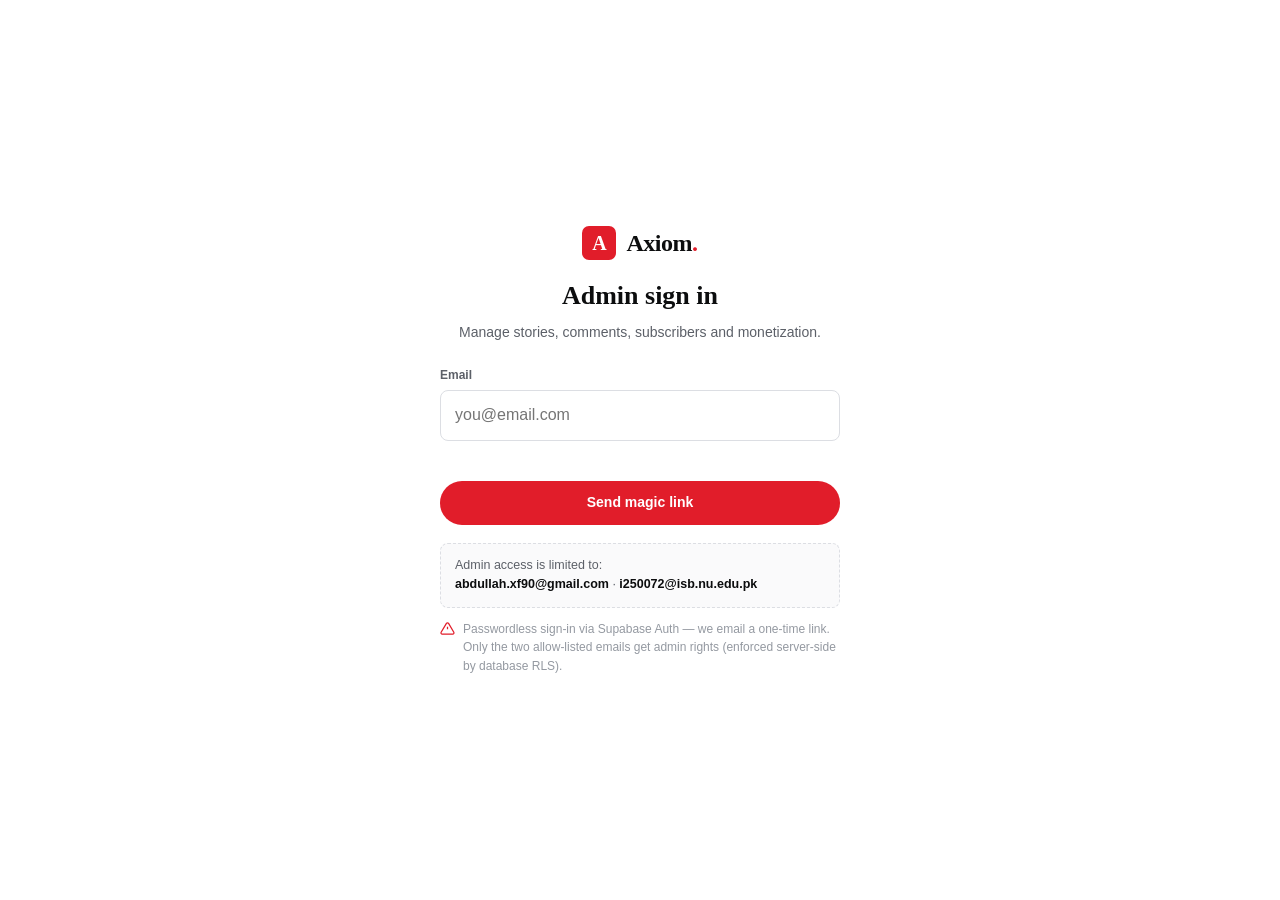
==== commit b35a1112: "Connect front-end + admin to Supabase; add auth, SEO, AdSense scaffold - Front-end now reads article" ====
--- a/admin.html
+++ b/admin.html
@@ -5,7 +5,7 @@
 <meta name="viewport" content="width=device-width, initial-scale=1">
 <title>Axiom — Admin</title>
 <meta name="robots" content="noindex, nofollow">
-<meta http-equiv="Content-Security-Policy" content="default-src 'self'; base-uri 'self'; object-src 'none'; img-src 'self' data: blob:; style-src 'self' 'unsafe-inline' https://fonts.googleapis.com; font-src 'self' https://fonts.gstatic.com; script-src 'self'; connect-src 'self'; frame-ancestors 'none'; form-action 'self'">
+<meta http-equiv="Content-Security-Policy" content="default-src 'self'; base-uri 'self'; object-src 'none'; img-src 'self' data: blob: https:; style-src 'self' 'unsafe-inline' https://fonts.googleapis.com; font-src 'self' https://fonts.gstatic.com; script-src 'self'; connect-src 'self' https://aiupteocubknkbgchtme.supabase.co wss://aiupteocubknkbgchtme.supabase.co; frame-ancestors 'none'; form-action 'self'">
 <meta name="theme-color" content="#E11D2A">
 <link rel="icon" href="data:image/svg+xml,%3Csvg xmlns='http://www.w3.org/2000/svg' viewBox='0 0 32 32'%3E%3Crect width='32' height='32' rx='8' fill='%23E11D2A'/%3E%3Ctext x='16' y='23' font-family='Georgia,serif' font-size='20' font-weight='700' fill='white' text-anchor='middle'%3EA%3C/text%3E%3C/svg%3E">
 <link rel="preconnect" href="https://fonts.googleapis.com">
@@ -23,15 +23,14 @@
     <h1>Admin sign in</h1>
     <p>Manage stories, comments, subscribers and monetization.</p>
     <form id="login-form" autocomplete="off">
-      <div class="field-l"><label for="lg-user">Username</label><input id="lg-user" type="text" autocomplete="username" required></div>
-      <div class="field-l"><label for="lg-pass">Password</label><input id="lg-pass" type="password" autocomplete="current-password" required></div>
+      <div class="field-l"><label for="lg-user">Email</label><input id="lg-user" type="email" autocomplete="email" placeholder="you@email.com" required></div>
       <div id="lg-err" class="login__err" role="alert"></div>
-      <button class="btn btn--primary btn--block" type="submit">Sign in</button>
+      <button class="btn btn--primary btn--block" type="submit">Send magic link</button>
     </form>
-    <div class="login__demo">Demo login — <b>admin</b> / <b>axiom2026</b></div>
+    <div class="login__demo">Admin access is limited to:<br><b>abdullah.xf90@gmail.com</b> · <b>i250072@isb.nu.edu.pk</b></div>
     <div class="login__warn">
       <svg width="15" height="15" viewBox="0 0 24 24" fill="none" stroke="currentColor" stroke-width="2"><path d="M12 9v4m0 4h.01M10.3 3.9 1.8 18a2 2 0 0 0 1.7 3h16.9a2 2 0 0 0 1.7-3L13.7 3.9a2 2 0 0 0-3.4 0z"/></svg>
-      <span>This gate is front-end only and <b>not real security</b>. Before launch, protect the admin with server-side auth (Supabase Auth + RLS). See the Security tab.</span>
+      <span>Passwordless sign-in via Supabase Auth — we email a one-time link. Only the two allow-listed emails get admin rights (enforced server-side by database RLS).</span>
     </div>
   </div>
 </div>
@@ -59,7 +58,7 @@
       <a href="#settings" data-view="settings"><svg viewBox="0 0 24 24" fill="none" stroke="currentColor" stroke-width="2"><circle cx="12" cy="12" r="3"/><path d="M19.4 15a1.6 1.6 0 0 0 .3 1.8l.1.1a2 2 0 1 1-2.8 2.8l-.1-.1a1.6 1.6 0 0 0-2.7 1.1V21a2 2 0 1 1-4 0v-.1A1.6 1.6 0 0 0 7 19.3l-.1.1a2 2 0 1 1-2.8-2.8l.1-.1A1.6 1.6 0 0 0 5 13.6H5a2 2 0 1 1 0-4h.1A1.6 1.6 0 0 0 6.7 7l-.1-.1a2 2 0 1 1 2.8-2.8l.1.1a1.6 1.6 0 0 0 2.7-1.1V3a2 2 0 1 1 4 0v.1A1.6 1.6 0 0 0 19 4.7l.1-.1a2 2 0 1 1 2.8 2.8l-.1.1a1.6 1.6 0 0 0 .3 1.8z"/></svg> Settings</a>
     </nav>
     <div class="sidebar__foot">
-      <div class="admin-user"><span class="avatar">AK</span><div><div class="nm">Alex Kerr</div><div class="rl">Editor-in-chief</div></div></div>
+      <div class="admin-user"><span class="avatar">A</span><div><div class="nm">Admin</div><div class="rl">Administrator</div></div></div>
       <button class="btn btn--ghost btn--block btn--sm" id="logout" style="margin-top:6px">Sign out</button>
     </div>
   </aside>
@@ -81,7 +80,9 @@
   </div>
 </div>
 
+<script src="assets/js/supabase.min.js" defer></script>
 <script src="assets/js/data.js" defer></script>
+<script src="assets/js/supabase.js" defer></script>
 <script src="assets/js/admin.js" defer></script>
 </body>
 </html>
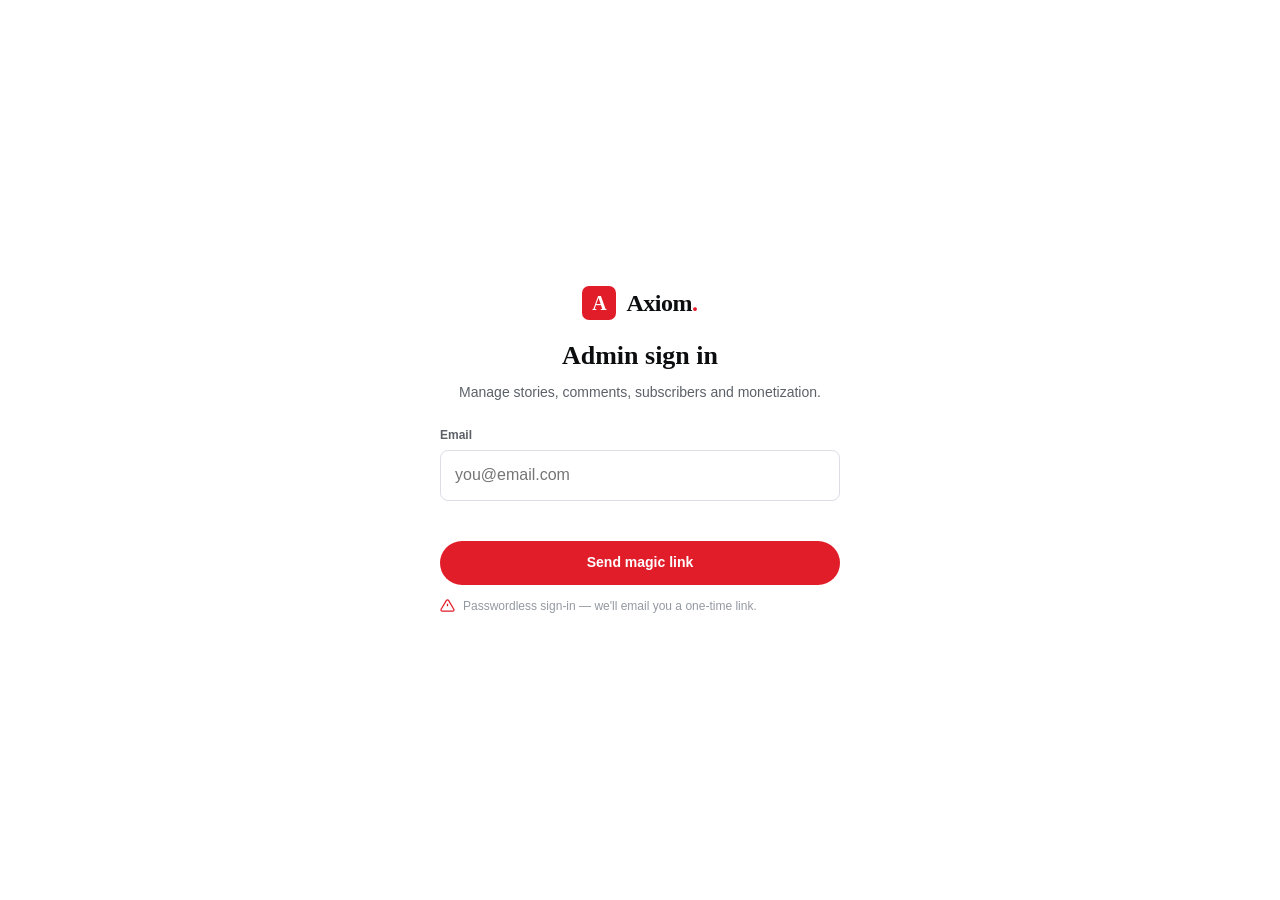
==== commit 66aa753d: "chore(admin): remove the email allow-list message from the login screen Co-Authored-By: Claude Opus " ====
--- a/admin.html
+++ b/admin.html
@@ -27,10 +27,9 @@
       <div id="lg-err" class="login__err" role="alert"></div>
       <button class="btn btn--primary btn--block" type="submit">Send magic link</button>
     </form>
-    <div class="login__demo">Admin access is limited to:<br><b>abdullah.xf90@gmail.com</b> · <b>i250072@isb.nu.edu.pk</b></div>
     <div class="login__warn">
       <svg width="15" height="15" viewBox="0 0 24 24" fill="none" stroke="currentColor" stroke-width="2"><path d="M12 9v4m0 4h.01M10.3 3.9 1.8 18a2 2 0 0 0 1.7 3h16.9a2 2 0 0 0 1.7-3L13.7 3.9a2 2 0 0 0-3.4 0z"/></svg>
-      <span>Passwordless sign-in via Supabase Auth — we email a one-time link. Only the two allow-listed emails get admin rights (enforced server-side by database RLS).</span>
+      <span>Passwordless sign-in — we'll email you a one-time link.</span>
     </div>
   </div>
 </div>
